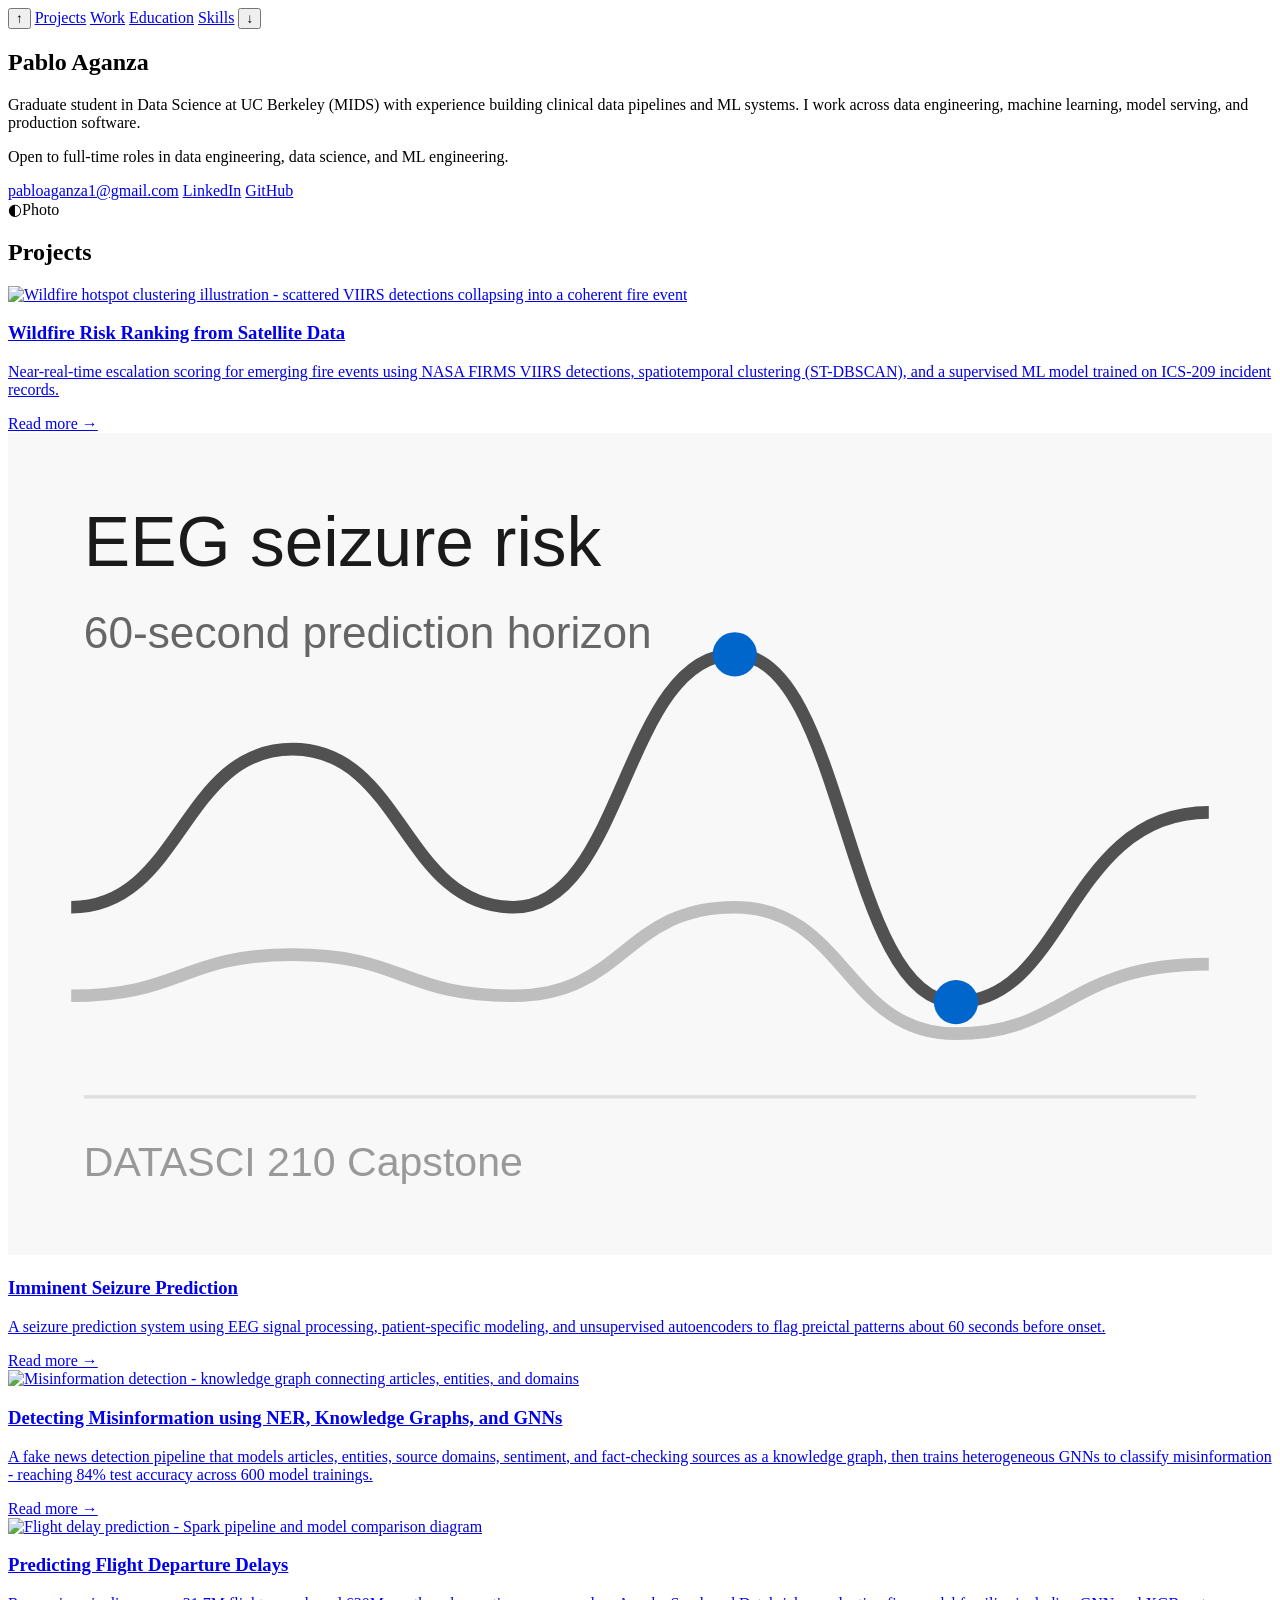
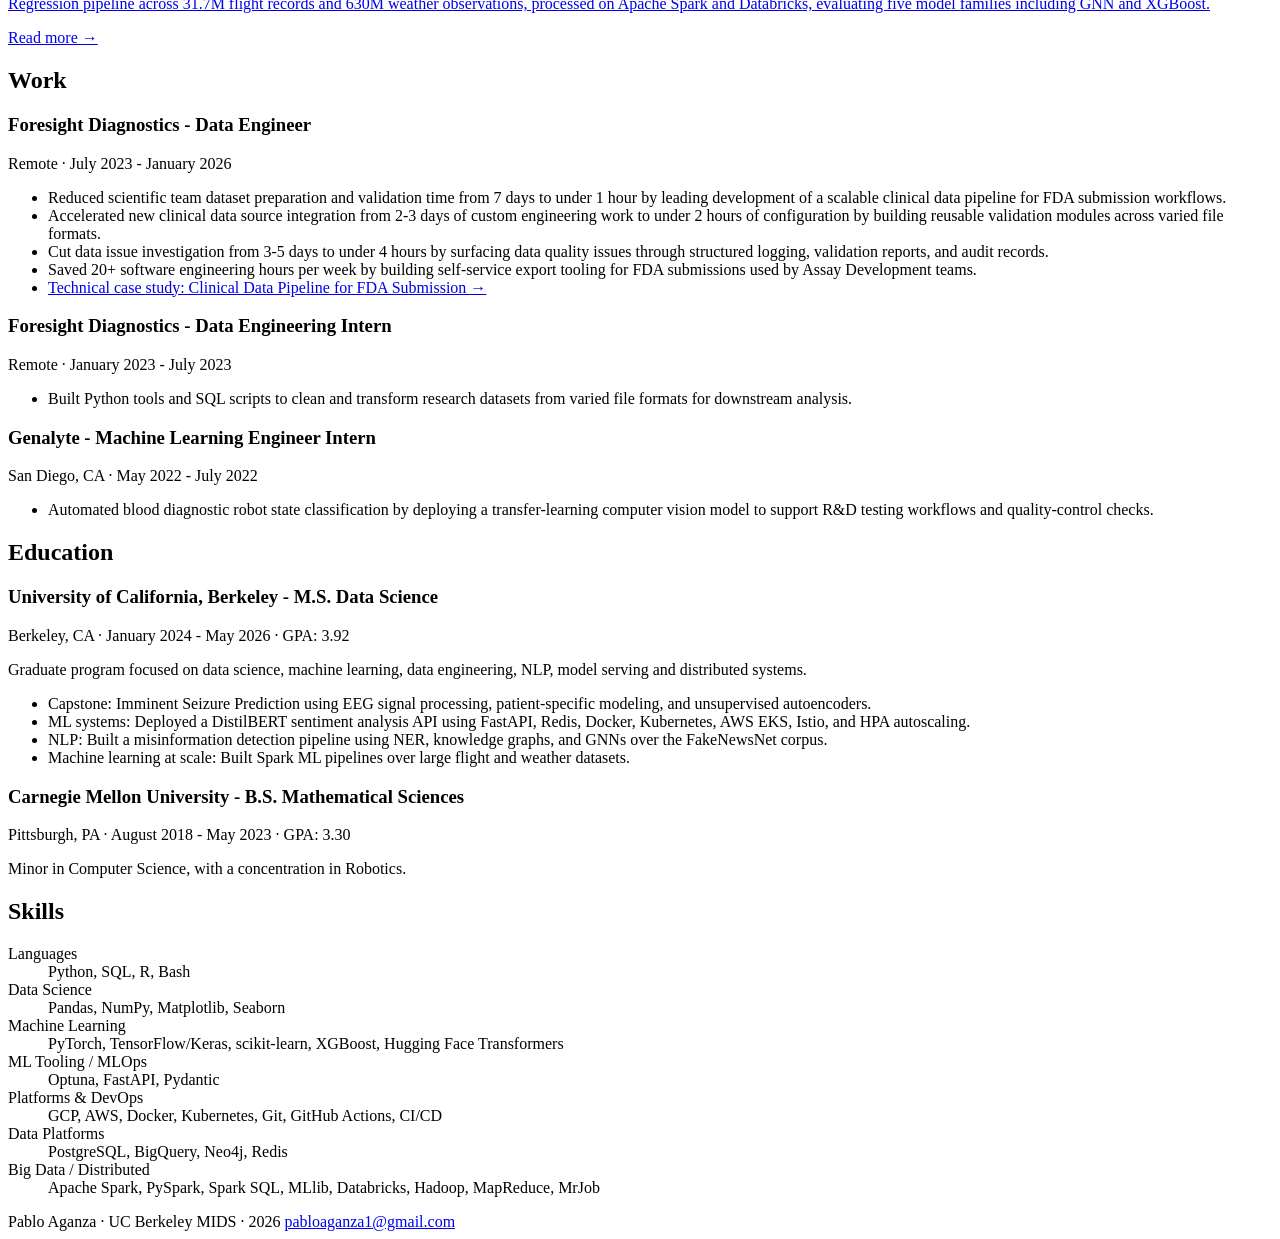
==== index.html @ 7ef797dc "add main page" ====
<!DOCTYPE html>
<html lang="en">
<head>
<meta charset="UTF-8">
<meta name="viewport" content="width=device-width, initial-scale=1.0">
<meta name="description" content="Pablo Aganza - Data Engineer and graduate student in Data Science at UC Berkeley (MIDS). Projects in data engineering, ML systems, NLP, and big data.">
<title>Pablo Aganza</title>
<link rel="icon" type="image/svg+xml" href="favicon.svg">
<link rel="preconnect" href="https://fonts.googleapis.com">
<link rel="preconnect" href="https://fonts.gstatic.com" crossorigin>
<link href="https://fonts.googleapis.com/css2?family=Source+Serif+4:ital,wght@0,300;0,400;0,600;1,400&family=Inter:wght@400;500&display=swap" rel="stylesheet">
<link rel="stylesheet" href="css/styles.css">
</head>
<body>

<aside class="side-nav">
  <button class="side-nav-btn" id="btn-top">↑</button>
  <a href="#projects">Projects</a>
  <a href="#work">Work</a>
  <a href="#education">Education</a>
  <a href="#skills">Skills</a>
  <button class="side-nav-btn" id="btn-bottom">↓</button>
</aside>

<main>

  <section class="about">
    <div>
      <h1>Pablo Aganza</h1>
      <p>Graduate student in Data Science at UC Berkeley (MIDS) with experience building clinical data pipelines and ML systems. I work across data engineering, machine learning, model serving, and production software.</p>
      <p>Open to full-time roles in data engineering, data science, and ML engineering.</p>
      <div class="about-links">
        <a href="mailto:pabloaganza1@gmail.com">pabloaganza1@gmail.com</a>
        <a href="https://linkedin.com/in/pablo-aganza" target="_blank">LinkedIn</a>
        <a href="https://github.com/pablo-aganza" target="_blank">GitHub</a>
      </div>
    </div>
    <div class="photo-placeholder"><span>◐</span>Photo</div>
  </section>

  <!-- PROJECTS -->
  <section class="home-section" id="projects">
    <h2 class="section-title">Projects</h2>

    <a class="project-card" href="projects/wildfire/">
      <div class="card-img"><img src="portfolio-images/wildfire_thumbnail.png" alt="Wildfire hotspot clustering illustration - scattered VIIRS detections collapsing into a coherent fire event"></div>
      <div class="card-body">
        <h3 class="card-title">Wildfire Risk Ranking from Satellite Data</h3>
        <p class="card-desc">Near-real-time escalation scoring for emerging fire events using NASA FIRMS VIIRS detections, spatiotemporal clustering (ST-DBSCAN), and a supervised ML model trained on ICS-209 incident records.</p>
        <span class="read-more">Read more &rarr;</span>
      </div>
    </a>

    <a class="project-card" href="projects/w210/">
      <div class="card-img"><img src="data:image/svg+xml,%3Csvg xmlns='http://www.w3.org/2000/svg' viewBox='0 0 400 260'%3E%3Crect width='400' height='260' fill='%23f8f8f8'/%3E%3Cg fill='none' stroke='%231a1a1a' stroke-width='4' opacity='0.75'%3E%3Cpath d='M20 150 C55 150 55 100 90 100 S125 150 160 150 195 70 230 70 265 180 300 180 335 120 380 120'/%3E%3Cpath d='M20 178 C55 178 55 165 90 165 S125 178 160 178 195 150 230 150 265 190 300 190 335 168 380 168' opacity='0.35'/%3E%3C/g%3E%3Cg fill='%230066cc'%3E%3Ccircle cx='230' cy='70' r='7'/%3E%3Ccircle cx='300' cy='180' r='7'/%3E%3C/g%3E%3Ctext x='24' y='42' font-family='Inter,Arial,sans-serif' font-size='22' fill='%231a1a1a'%3EEEG seizure risk%3C/text%3E%3Ctext x='24' y='68' font-family='Inter,Arial,sans-serif' font-size='14' fill='%23666'%3E60-second prediction horizon%3C/text%3E%3Cline x1='24' y1='210' x2='376' y2='210' stroke='%23ddd'/%3E%3Ctext x='24' y='235' font-family='Inter,Arial,sans-serif' font-size='13' fill='%23999'%3EDATASCI 210 Capstone%3C/text%3E%3C/svg%3E" alt="EEG seizure risk waveform illustration"></div>
      <div class="card-body">
        <h3 class="card-title">Imminent Seizure Prediction</h3>
        <p class="card-desc">A seizure prediction system using EEG signal processing, patient-specific modeling, and unsupervised autoencoders to flag preictal patterns about 60 seconds before onset.</p>
        <span class="read-more">Read more &rarr;</span>
      </div>
    </a>

    <a class="project-card" href="projects/w266/">
      <div class="card-img"><img src="portfolio-images/img04.jpg" alt="Misinformation detection - knowledge graph connecting articles, entities, and domains"></div>
      <div class="card-body">
        <h3 class="card-title">Detecting Misinformation using NER, Knowledge Graphs, and GNNs</h3>
        <p class="card-desc">A fake news detection pipeline that models articles, entities, source domains, sentiment, and fact-checking sources as a knowledge graph, then trains heterogeneous GNNs to classify misinformation - reaching 84% test accuracy across 600 model trainings.</p>
        <span class="read-more">Read more &rarr;</span>
      </div>
    </a>

    <a class="project-card" href="projects/w261/">
      <div class="card-img"><img src="portfolio-images/img01.png" alt="Flight delay prediction - Spark pipeline and model comparison diagram"></div>
      <div class="card-body">
        <h3 class="card-title">Predicting Flight Departure Delays</h3>
        <p class="card-desc">Regression pipeline across 31.7M flight records and 630M weather observations, processed on Apache Spark and Databricks, evaluating five model families including GNN and XGBoost.</p>
        <span class="read-more">Read more &rarr;</span>
      </div>
    </a>


  </section>

  <!-- WORK -->
  <section class="home-section" id="work">
    <h2 class="section-title">Work</h2>
    <div class="timeline-item">
      <h3>Foresight Diagnostics - Data Engineer</h3>
      <p class="meta">Remote &middot; July 2023 - January 2026</p>
      <ul class="contrib-list">
        <li>Reduced scientific team dataset preparation and validation time from 7 days to under 1 hour by leading development of a scalable clinical data pipeline for FDA submission workflows.</li>
        <li>Accelerated new clinical data source integration from 2-3 days of custom engineering work to under 2 hours of configuration by building reusable validation modules across varied file formats.</li>
        <li>Cut data issue investigation from 3-5 days to under 4 hours by surfacing data quality issues through structured logging, validation reports, and audit records.</li>
        <li>Saved 20+ software engineering hours per week by building self-service export tooling for FDA submissions used by Assay Development teams.</li>
        <li><a href="projects/pipeline/">Technical case study: Clinical Data Pipeline for FDA Submission &rarr;</a></li>
      </ul>
    </div>
    <div class="timeline-item">
      <h3>Foresight Diagnostics - Data Engineering Intern</h3>
      <p class="meta">Remote &middot; January 2023 - July 2023</p>
      <ul class="contrib-list">
        <li>Built Python tools and SQL scripts to clean and transform research datasets from varied file formats for downstream analysis.</li>
      </ul>
    </div>
    <div class="timeline-item">
      <h3>Genalyte - Machine Learning Engineer Intern</h3>
      <p class="meta">San Diego, CA &middot; May 2022 - July 2022</p>
      <ul class="contrib-list">
        <li>Automated blood diagnostic robot state classification by deploying a transfer-learning computer vision model to support R&amp;D testing workflows and quality-control checks.</li>
      </ul>
    </div>
  </section>

  <!-- EDUCATION -->
  <section class="home-section" id="education">
    <h2 class="section-title">Education</h2>
    <div class="timeline-item">
      <h3>University of California, Berkeley - M.S. Data Science</h3>
      <p class="meta">Berkeley, CA &middot; January 2024 - May 2026 &middot; GPA: 3.92</p>
      <p>Graduate program focused on data science, machine learning, data engineering, NLP, model serving and distributed systems.</p>
      <ul class="contrib-list">
        <li>Capstone: Imminent Seizure Prediction using EEG signal processing, patient-specific modeling, and unsupervised autoencoders.</li>
        <li>ML systems: Deployed a DistilBERT sentiment analysis API using FastAPI, Redis, Docker, Kubernetes, AWS EKS, Istio, and HPA autoscaling.</li>
        <li>NLP: Built a misinformation detection pipeline using NER, knowledge graphs, and GNNs over the FakeNewsNet corpus.</li>
        <li>Machine learning at scale: Built Spark ML pipelines over large flight and weather datasets.</li>
      </ul>
    </div>
    <div class="timeline-item">
      <h3>Carnegie Mellon University - B.S. Mathematical Sciences</h3>
      <p class="meta">Pittsburgh, PA &middot; August 2018 - May 2023 &middot; GPA: 3.30</p>
      <p>Minor in Computer Science, with a concentration in Robotics.</p>
    </div>
  </section>

  <!-- SKILLS -->
  <section class="home-section" id="skills">
    <h2 class="section-title">Skills</h2>
    <dl class="skills-dl">
      <div class="skills-row">
        <dt>Languages</dt>
        <dd>Python, SQL, R, Bash</dd>
      </div>
      <div class="skills-row">
        <dt>Data Science</dt>
        <dd>Pandas, NumPy, Matplotlib, Seaborn</dd>
      </div>
      <div class="skills-row">
        <dt>Machine Learning</dt>
        <dd>PyTorch, TensorFlow/Keras, scikit-learn, XGBoost, Hugging Face Transformers</dd>
      </div>
      <div class="skills-row">
        <dt>ML Tooling / MLOps</dt>
        <dd>Optuna, FastAPI, Pydantic</dd>
      </div>
      <div class="skills-row">
        <dt>Platforms &amp; DevOps</dt>
        <dd>GCP, AWS, Docker, Kubernetes, Git, GitHub Actions, CI/CD</dd>
      </div>
      <div class="skills-row">
        <dt>Data Platforms</dt>
        <dd>PostgreSQL, BigQuery, Neo4j, Redis</dd>
      </div>
      <div class="skills-row">
        <dt>Big Data / Distributed</dt>
        <dd>Apache Spark, PySpark, Spark SQL, MLlib, Databricks, Hadoop, MapReduce, MrJob</dd>
      </div>
    </dl>
  </section>

</main>

<footer>
  <span>Pablo Aganza &middot; UC Berkeley MIDS &middot; 2026</span>
  <span><a href="mailto:pabloaganza1@gmail.com">pabloaganza1@gmail.com</a></span>
</footer>

<script>
  if ('scrollRestoration' in history) history.scrollRestoration = 'manual';
  window.scrollTo(0, 0);
  document.querySelectorAll('a[href^="#"]').forEach(function(a) {
    a.addEventListener('click', function(e) {
      var target = document.querySelector(this.getAttribute('href'));
      if (target) {
        e.preventDefault();
        target.scrollIntoView({ behavior: 'smooth' });
      }
    });
  });
  document.getElementById('btn-top').addEventListener('click', function() {
    window.scrollTo({ top: 0, behavior: 'smooth' });
  });
  document.getElementById('btn-bottom').addEventListener('click', function() {
    window.scrollTo({ top: document.body.scrollHeight, behavior: 'smooth' });
  });
</script>

</body>
</html>
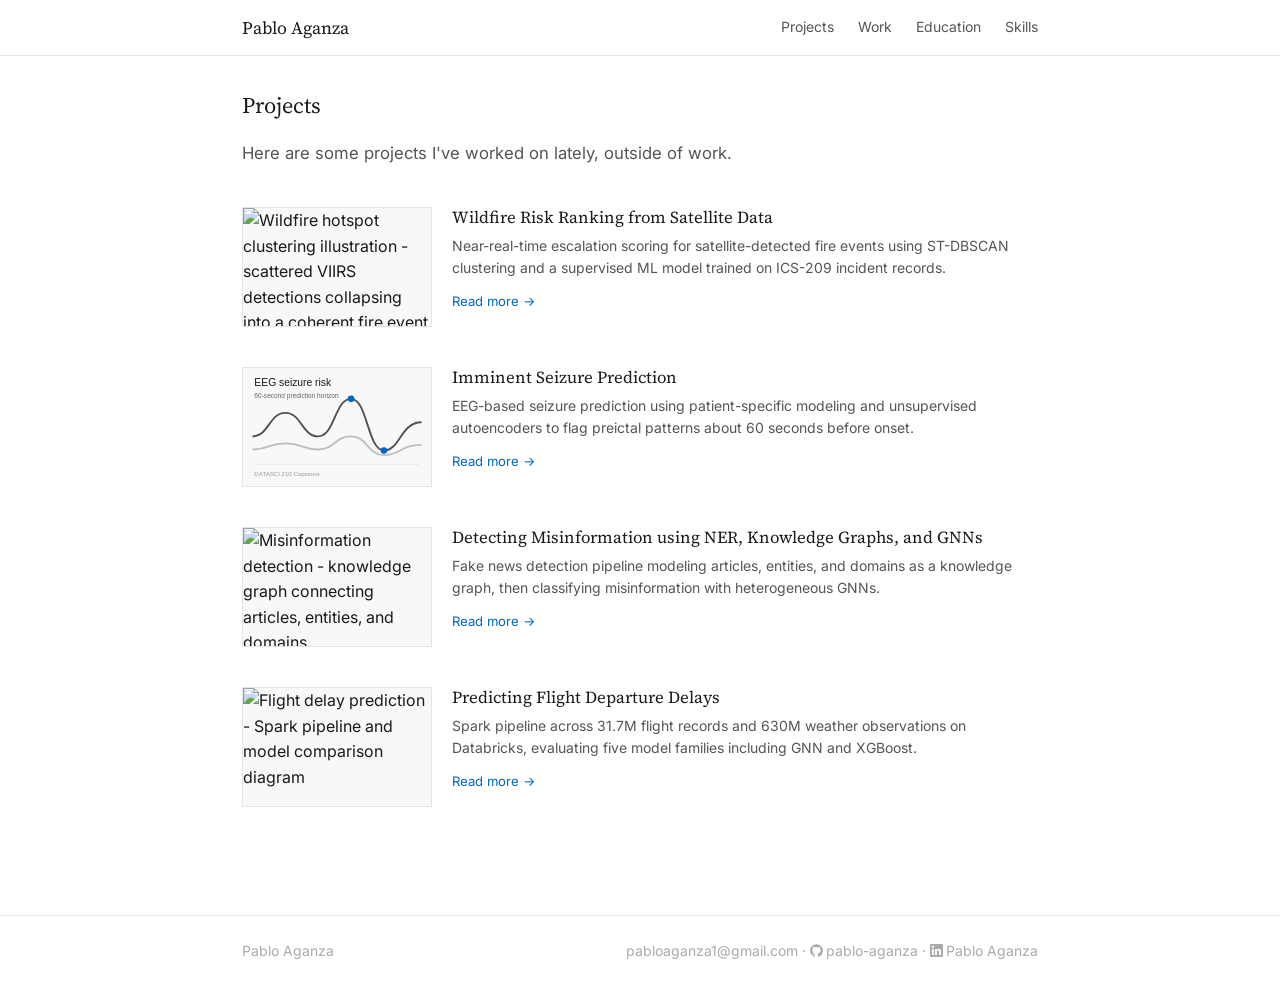
==== commit e656e9f8: "add education, work, and skills pages with navigation updates" ====
--- a/index.html
+++ b/index.html
@@ -13,67 +13,57 @@
 </head>
 <body>
 
-<aside class="side-nav">
-  <button class="side-nav-btn" id="btn-top">↑</button>
-  <a href="#projects">Projects</a>
-  <a href="#work">Work</a>
-  <a href="#education">Education</a>
-  <a href="#skills">Skills</a>
-  <button class="side-nav-btn" id="btn-bottom">↓</button>
-</aside>
+<header>
+  <nav>
+    <a class="nav-name" href="./">Pablo Aganza</a>
+    <div class="nav-links">
+      <a href="./">Projects</a>
+      <a href="work.html">Work</a>
+      <a href="education.html">Education</a>
+      <a href="skills.html">Skills</a>
+    </div>
+  </nav>
+</header>
 
 <main>
-
-  <section class="about">
-    <div>
-      <h1>Pablo Aganza</h1>
-      <p>Graduate student in Data Science at UC Berkeley (MIDS) with experience building clinical data pipelines and ML systems. I work across data engineering, machine learning, model serving, and production software.</p>
-      <p>Open to full-time roles in data engineering, data science, and ML engineering.</p>
-      <div class="about-links">
-        <a href="mailto:pabloaganza1@gmail.com">pabloaganza1@gmail.com</a>
-        <a href="https://linkedin.com/in/pablo-aganza" target="_blank">LinkedIn</a>
-        <a href="https://github.com/pablo-aganza" target="_blank">GitHub</a>
-      </div>
-    </div>
-    <div class="photo-placeholder"><span>◐</span>Photo</div>
-  </section>
 
   <!-- PROJECTS -->
   <section class="home-section" id="projects">
     <h2 class="section-title">Projects</h2>
+    <p class="section-intro">Here are some projects I've worked on lately, outside of work.</p>
 
-    <a class="project-card" href="projects/wildfire/">
+    <a class="project-card" href="projects/wildfire_risk_ranking.html">
       <div class="card-img"><img src="portfolio-images/wildfire_thumbnail.png" alt="Wildfire hotspot clustering illustration - scattered VIIRS detections collapsing into a coherent fire event"></div>
       <div class="card-body">
         <h3 class="card-title">Wildfire Risk Ranking from Satellite Data</h3>
-        <p class="card-desc">Near-real-time escalation scoring for emerging fire events using NASA FIRMS VIIRS detections, spatiotemporal clustering (ST-DBSCAN), and a supervised ML model trained on ICS-209 incident records.</p>
+        <p class="card-desc">Near-real-time escalation scoring for satellite-detected fire events using ST-DBSCAN clustering and a supervised ML model trained on ICS-209 incident records.</p>
         <span class="read-more">Read more &rarr;</span>
       </div>
     </a>
 
-    <a class="project-card" href="projects/w210/">
+    <a class="project-card" href="projects/seizure_prediction.html">
       <div class="card-img"><img src="data:image/svg+xml,%3Csvg xmlns='http://www.w3.org/2000/svg' viewBox='0 0 400 260'%3E%3Crect width='400' height='260' fill='%23f8f8f8'/%3E%3Cg fill='none' stroke='%231a1a1a' stroke-width='4' opacity='0.75'%3E%3Cpath d='M20 150 C55 150 55 100 90 100 S125 150 160 150 195 70 230 70 265 180 300 180 335 120 380 120'/%3E%3Cpath d='M20 178 C55 178 55 165 90 165 S125 178 160 178 195 150 230 150 265 190 300 190 335 168 380 168' opacity='0.35'/%3E%3C/g%3E%3Cg fill='%230066cc'%3E%3Ccircle cx='230' cy='70' r='7'/%3E%3Ccircle cx='300' cy='180' r='7'/%3E%3C/g%3E%3Ctext x='24' y='42' font-family='Inter,Arial,sans-serif' font-size='22' fill='%231a1a1a'%3EEEG seizure risk%3C/text%3E%3Ctext x='24' y='68' font-family='Inter,Arial,sans-serif' font-size='14' fill='%23666'%3E60-second prediction horizon%3C/text%3E%3Cline x1='24' y1='210' x2='376' y2='210' stroke='%23ddd'/%3E%3Ctext x='24' y='235' font-family='Inter,Arial,sans-serif' font-size='13' fill='%23999'%3EDATASCI 210 Capstone%3C/text%3E%3C/svg%3E" alt="EEG seizure risk waveform illustration"></div>
       <div class="card-body">
         <h3 class="card-title">Imminent Seizure Prediction</h3>
-        <p class="card-desc">A seizure prediction system using EEG signal processing, patient-specific modeling, and unsupervised autoencoders to flag preictal patterns about 60 seconds before onset.</p>
+        <p class="card-desc">EEG-based seizure prediction using patient-specific modeling and unsupervised autoencoders to flag preictal patterns about 60 seconds before onset.</p>
         <span class="read-more">Read more &rarr;</span>
       </div>
     </a>
 
-    <a class="project-card" href="projects/w266/">
-      <div class="card-img"><img src="portfolio-images/img04.jpg" alt="Misinformation detection - knowledge graph connecting articles, entities, and domains"></div>
+    <a class="project-card" href="projects/detecting_misinformation.html">
+      <div class="card-img"><img src="portfolio-images/misinformation_thumbnail.svg" alt="Misinformation detection - knowledge graph connecting articles, entities, and domains"></div>
       <div class="card-body">
         <h3 class="card-title">Detecting Misinformation using NER, Knowledge Graphs, and GNNs</h3>
-        <p class="card-desc">A fake news detection pipeline that models articles, entities, source domains, sentiment, and fact-checking sources as a knowledge graph, then trains heterogeneous GNNs to classify misinformation - reaching 84% test accuracy across 600 model trainings.</p>
+        <p class="card-desc">Fake news detection pipeline modeling articles, entities, and domains as a knowledge graph, then classifying misinformation with heterogeneous GNNs.</p>
         <span class="read-more">Read more &rarr;</span>
       </div>
     </a>
 
-    <a class="project-card" href="projects/w261/">
+    <a class="project-card" href="projects/flight_delays.html">
       <div class="card-img"><img src="portfolio-images/img01.png" alt="Flight delay prediction - Spark pipeline and model comparison diagram"></div>
       <div class="card-body">
         <h3 class="card-title">Predicting Flight Departure Delays</h3>
-        <p class="card-desc">Regression pipeline across 31.7M flight records and 630M weather observations, processed on Apache Spark and Databricks, evaluating five model families including GNN and XGBoost.</p>
+        <p class="card-desc">Spark pipeline across 31.7M flight records and 630M weather observations on Databricks, evaluating five model families including GNN and XGBoost.</p>
         <span class="read-more">Read more &rarr;</span>
       </div>
     </a>
@@ -81,118 +71,19 @@
 
   </section>
 
-  <!-- WORK -->
-  <section class="home-section" id="work">
-    <h2 class="section-title">Work</h2>
-    <div class="timeline-item">
-      <h3>Foresight Diagnostics - Data Engineer</h3>
-      <p class="meta">Remote &middot; July 2023 - January 2026</p>
-      <ul class="contrib-list">
-        <li>Reduced scientific team dataset preparation and validation time from 7 days to under 1 hour by leading development of a scalable clinical data pipeline for FDA submission workflows.</li>
-        <li>Accelerated new clinical data source integration from 2-3 days of custom engineering work to under 2 hours of configuration by building reusable validation modules across varied file formats.</li>
-        <li>Cut data issue investigation from 3-5 days to under 4 hours by surfacing data quality issues through structured logging, validation reports, and audit records.</li>
-        <li>Saved 20+ software engineering hours per week by building self-service export tooling for FDA submissions used by Assay Development teams.</li>
-        <li><a href="projects/pipeline/">Technical case study: Clinical Data Pipeline for FDA Submission &rarr;</a></li>
-      </ul>
-    </div>
-    <div class="timeline-item">
-      <h3>Foresight Diagnostics - Data Engineering Intern</h3>
-      <p class="meta">Remote &middot; January 2023 - July 2023</p>
-      <ul class="contrib-list">
-        <li>Built Python tools and SQL scripts to clean and transform research datasets from varied file formats for downstream analysis.</li>
-      </ul>
-    </div>
-    <div class="timeline-item">
-      <h3>Genalyte - Machine Learning Engineer Intern</h3>
-      <p class="meta">San Diego, CA &middot; May 2022 - July 2022</p>
-      <ul class="contrib-list">
-        <li>Automated blood diagnostic robot state classification by deploying a transfer-learning computer vision model to support R&amp;D testing workflows and quality-control checks.</li>
-      </ul>
-    </div>
-  </section>
-
-  <!-- EDUCATION -->
-  <section class="home-section" id="education">
-    <h2 class="section-title">Education</h2>
-    <div class="timeline-item">
-      <h3>University of California, Berkeley - M.S. Data Science</h3>
-      <p class="meta">Berkeley, CA &middot; January 2024 - May 2026 &middot; GPA: 3.92</p>
-      <p>Graduate program focused on data science, machine learning, data engineering, NLP, model serving and distributed systems.</p>
-      <ul class="contrib-list">
-        <li>Capstone: Imminent Seizure Prediction using EEG signal processing, patient-specific modeling, and unsupervised autoencoders.</li>
-        <li>ML systems: Deployed a DistilBERT sentiment analysis API using FastAPI, Redis, Docker, Kubernetes, AWS EKS, Istio, and HPA autoscaling.</li>
-        <li>NLP: Built a misinformation detection pipeline using NER, knowledge graphs, and GNNs over the FakeNewsNet corpus.</li>
-        <li>Machine learning at scale: Built Spark ML pipelines over large flight and weather datasets.</li>
-      </ul>
-    </div>
-    <div class="timeline-item">
-      <h3>Carnegie Mellon University - B.S. Mathematical Sciences</h3>
-      <p class="meta">Pittsburgh, PA &middot; August 2018 - May 2023 &middot; GPA: 3.30</p>
-      <p>Minor in Computer Science, with a concentration in Robotics.</p>
-    </div>
-  </section>
-
-  <!-- SKILLS -->
-  <section class="home-section" id="skills">
-    <h2 class="section-title">Skills</h2>
-    <dl class="skills-dl">
-      <div class="skills-row">
-        <dt>Languages</dt>
-        <dd>Python, SQL, R, Bash</dd>
-      </div>
-      <div class="skills-row">
-        <dt>Data Science</dt>
-        <dd>Pandas, NumPy, Matplotlib, Seaborn</dd>
-      </div>
-      <div class="skills-row">
-        <dt>Machine Learning</dt>
-        <dd>PyTorch, TensorFlow/Keras, scikit-learn, XGBoost, Hugging Face Transformers</dd>
-      </div>
-      <div class="skills-row">
-        <dt>ML Tooling / MLOps</dt>
-        <dd>Optuna, FastAPI, Pydantic</dd>
-      </div>
-      <div class="skills-row">
-        <dt>Platforms &amp; DevOps</dt>
-        <dd>GCP, AWS, Docker, Kubernetes, Git, GitHub Actions, CI/CD</dd>
-      </div>
-      <div class="skills-row">
-        <dt>Data Platforms</dt>
-        <dd>PostgreSQL, BigQuery, Neo4j, Redis</dd>
-      </div>
-      <div class="skills-row">
-        <dt>Big Data / Distributed</dt>
-        <dd>Apache Spark, PySpark, Spark SQL, MLlib, Databricks, Hadoop, MapReduce, MrJob</dd>
-      </div>
-    </dl>
-  </section>
-
 </main>
 
 <footer>
-  <span>Pablo Aganza &middot; UC Berkeley MIDS &middot; 2026</span>
-  <span><a href="mailto:pabloaganza1@gmail.com">pabloaganza1@gmail.com</a></span>
+  <div class="footer-inner">
+  <span>Pablo Aganza</span>
+  <span>
+    <a href="mailto:pabloaganza1@gmail.com">pabloaganza1@gmail.com</a> &middot;
+    <a href="https://github.com/pablo-aganza" target="_blank"><svg xmlns="http://www.w3.org/2000/svg" viewBox="0 0 98 96" width="13" height="13" fill="currentColor" style="vertical-align:-1px;margin-right:3px"><path d="M48.854 0C21.839 0 0 22 0 49.217c0 21.756 13.993 40.172 33.405 46.69 2.427.49 3.316-1.059 3.316-2.362 0-1.141-.08-5.052-.08-9.127-13.59 2.934-16.42-5.867-16.42-5.867-2.184-5.704-5.42-7.17-5.42-7.17-4.448-3.015.324-3.015.324-3.015 4.934.326 7.523 5.052 7.523 5.052 4.367 7.496 11.404 5.378 14.235 4.074.404-3.178 1.699-5.378 3.074-6.6-10.839-1.141-22.243-5.378-22.243-24.283 0-5.378 1.94-9.778 5.014-13.2-.485-1.222-2.184-6.275.486-13.038 0 0 4.125-1.304 13.426 5.052a46.97 46.97 0 0 1 12.214-1.63c4.125 0 8.33.571 12.213 1.63 9.302-6.356 13.427-5.052 13.427-5.052 2.67 6.763.97 11.816.485 13.038 3.155 3.422 5.015 7.822 5.015 13.2 0 18.905-11.404 23.06-22.324 24.283 1.78 1.548 3.316 4.481 3.316 9.126 0 6.6-.08 11.897-.08 13.526 0 1.304.89 2.853 3.316 2.364 19.412-6.52 33.405-24.935 33.405-46.691C97.707 22 75.788 0 48.854 0z"/></svg>pablo-aganza</a> &middot;
+    <a href="https://linkedin.com/in/pablo-aganza" target="_blank"><svg xmlns="http://www.w3.org/2000/svg" viewBox="0 0 24 24" width="13" height="13" fill="currentColor" style="vertical-align:-1px;margin-right:3px"><path d="M20.447 20.452h-3.554v-5.569c0-1.328-.027-3.037-1.852-3.037-1.853 0-2.136 1.445-2.136 2.939v5.667H9.351V9h3.414v1.561h.046c.477-.9 1.637-1.85 3.37-1.85 3.601 0 4.267 2.37 4.267 5.455v6.286zM5.337 7.433a2.062 2.062 0 0 1-2.063-2.065 2.064 2.064 0 1 1 2.063 2.065zm1.782 13.019H3.555V9h3.564v11.452zM22.225 0H1.771C.792 0 0 .774 0 1.729v20.542C0 23.227.792 24 1.771 24h20.451C23.2 24 24 23.227 24 22.271V1.729C24 .774 23.2 0 22.222 0h.003z"/></svg>Pablo Aganza</a>
+  </span>
+  </div>
 </footer>
 
-<script>
-  if ('scrollRestoration' in history) history.scrollRestoration = 'manual';
-  window.scrollTo(0, 0);
-  document.querySelectorAll('a[href^="#"]').forEach(function(a) {
-    a.addEventListener('click', function(e) {
-      var target = document.querySelector(this.getAttribute('href'));
-      if (target) {
-        e.preventDefault();
-        target.scrollIntoView({ behavior: 'smooth' });
-      }
-    });
-  });
-  document.getElementById('btn-top').addEventListener('click', function() {
-    window.scrollTo({ top: 0, behavior: 'smooth' });
-  });
-  document.getElementById('btn-bottom').addEventListener('click', function() {
-    window.scrollTo({ top: document.body.scrollHeight, behavior: 'smooth' });
-  });
-</script>
 
 </body>
 </html>
--- a/css/styles.css
+++ b/css/styles.css
@@ -0,0 +1,132 @@
+*, *::before, *::after { box-sizing: border-box; margin: 0; padding: 0; }
+html { scroll-behavior: smooth; }
+body { background: #fff; color: #1a1a1a; font-family: 'Inter', system-ui, sans-serif; font-size: 16px; line-height: 1.6; display: flex; flex-direction: column; min-height: 100vh; }
+a { color: #1a1a1a; }
+
+
+main { max-width: 860px; width: 100%; margin: 0 auto; padding: 2rem 2rem 2.5rem; flex: 1; }
+
+/* About */
+.about { display: grid; grid-template-columns: 1fr 150px; gap: 3rem; padding-bottom: 2rem; margin-bottom: 1rem; border-bottom: 1px solid #e5e5e5; align-items: start; }
+.about h1 { font-family: 'Source Serif 4', Georgia, serif; font-size: 1.9rem; font-weight: 400; margin-bottom: 0.65rem; }
+.about p { color: #444; font-size: 1rem; line-height: 1.7; margin-bottom: 0.6rem; }
+.about-links { margin-top: 1rem; display: flex; gap: 1rem; font-size: 0.875rem; }
+.about-links a { color: #0066cc; text-decoration: none; }
+.about-links a:hover { text-decoration: underline; }
+.photo-placeholder { width: 150px; height: 150px; background: #f4f4f4; border: 1px solid #e0e0e0; border-radius: 3px; display: flex; flex-direction: column; align-items: center; justify-content: center; gap: 0.4rem; color: #aaa; font-size: 0.75rem; }
+.photo-placeholder span { font-size: 1.75rem; }
+
+h2.section-title { font-family: 'Source Serif 4', Georgia, serif; font-size: 1.4rem; font-weight: 400; margin-bottom: 1rem; }
+.home-section { padding-top: 2rem; margin-bottom: 3rem; border-top: 1px solid #e5e5e5; scroll-margin-top: 3.5rem; }
+#projects { border-top: none; padding-top: 0; }
+.section-intro { font-size: 1.05rem; color: #555; margin-bottom: 1.25rem; }
+
+.skills-table { width: 100%; border-collapse: collapse; }
+.skills-table td { padding: 0.65rem 0.85rem; border-bottom: 1px solid #f0f0f0; font-size: 0.95rem; vertical-align: top; color: #444; }
+.skills-table tr:first-child td { border-top: 1px solid #e5e5e5; }
+.skills-table tr:last-child td { border-bottom: 1px solid #e5e5e5; }
+.skills-table td:first-child { font-weight: 500; color: #1a1a1a; width: 11rem; white-space: nowrap; }
+.timeline-item { padding: 1rem 0; }
+.timeline-item h3 { font-family: 'Source Serif 4', Georgia, serif; font-size: 1.1rem; font-weight: 400; margin-bottom: 0.25rem; }
+.timeline-item .meta { font-size: 0.8rem; color: #999; margin-bottom: 0.45rem; }
+.timeline-item p { font-size: 0.97rem; color: #444; line-height: 1.65; max-width: 68ch; }
+
+/* Project cards */
+.project-card { display: grid; grid-template-columns: 190px 1fr; gap: 1.25rem; padding: 1.25rem 0; cursor: pointer; text-decoration: none; color: inherit; }
+.card-img { width: 190px; height: 120px; overflow: hidden; border: 1px solid #e5e5e5; flex-shrink: 0; background: #f8f8f8; }
+.card-img img { width: 100%; height: 100%; object-fit: cover; display: block; }
+.card-meta { font-size: 0.78rem; color: #999; margin-bottom: 0.35rem; }
+.card-title { font-family: 'Source Serif 4', Georgia, serif; font-size: 1.05rem; font-weight: 400; margin-bottom: 0.4rem; line-height: 1.3; }
+.card-desc { font-size: 0.875rem; color: #555; line-height: 1.55; margin-bottom: 0.6rem; }
+.read-more { font-size: 0.82rem; color: #0066cc; display: inline-flex; align-items: center; gap: 0.3rem; }
+.project-card:hover .read-more { text-decoration: underline; }
+
+/* Detail pages */
+.back-btn { display: inline-flex; align-items: center; gap: 0.4rem; font-size: 0.875rem; color: #555; text-decoration: none; margin-bottom: 2rem; }
+.back-btn:hover { color: #0066cc; }
+.detail-meta { font-size: 0.8rem; color: #999; margin-bottom: 0.4rem; }
+.detail-title { font-family: 'Source Serif 4', Georgia, serif; font-size: 1.8rem; font-weight: 400; line-height: 1.2; margin-bottom: 0.75rem; }
+.detail-summary { font-size: 1rem; color: #444; line-height: 1.75; max-width: 65ch; margin-bottom: 1.5rem; padding-bottom: 1.5rem; border-bottom: 1px solid #e5e5e5; }
+
+.project-tags { display: flex; flex-wrap: wrap; gap: 0.4rem; margin-bottom: 2rem; }
+.project-tags span { font-size: 0.75rem; color: #555; background: #f4f4f4; border: 1px solid #e0e0e0; padding: 0.2rem 0.55rem; border-radius: 3px; }
+
+.section { margin-bottom: 2rem; }
+.section h4 { font-size: 0.8rem; font-weight: 600; text-transform: uppercase; letter-spacing: 0.07em; color: #999; margin-bottom: 0.75rem; padding-bottom: 0.4rem; border-bottom: 1px solid #f0f0f0; }
+.section p { font-size: 1rem; color: #333; line-height: 1.75; margin-bottom: 0.75rem; }
+.section p:last-child { margin-bottom: 0; }
+.section p strong { font-weight: 500; }
+
+.num-list { list-style: none; }
+.num-list li { display: grid; grid-template-columns: 1.75rem 1fr; gap: 0.5rem; padding: 0.7rem 0; border-bottom: 1px solid #f0f0f0; font-size: 0.97rem; color: #333; line-height: 1.55; }
+.num-list li:last-child { border-bottom: none; }
+.num-list .n { color: #ccc; font-size: 0.78rem; padding-top: 0.15rem; }
+.num-list strong { font-weight: 500; display: block; }
+.num-list span { color: #555; }
+.num-list code { font-family: monospace; font-size: 0.85rem; background: #f4f4f4; padding: 0.05rem 0.3rem; border-radius: 2px; }
+
+.contrib-list { list-style: none; }
+.contrib-list li { font-size: 0.95rem; color: #444; padding: 0.3rem 0 0.3rem 1rem; position: relative; }
+.contrib-list li::before { content: "–"; position: absolute; left: 0; color: #ccc; }
+.contrib-list a { color: #0066cc; text-decoration: none; }
+
+.img-grid { display: grid; gap: 0.75rem; margin-bottom: 1.5rem; }
+.img-grid.two { grid-template-columns: 1fr 1fr; }
+figure { display: flex; flex-direction: column; }
+.fig-img { border: 1px solid #e5e5e5; overflow: hidden; background: #f8f8f8; }
+.fig-img img { width: 100%; display: block; }
+figcaption { font-size: 0.78rem; color: #888; margin-top: 0.35rem; font-style: italic; line-height: 1.4; }
+
+.stats-row { display: grid; grid-template-columns: repeat(4, 1fr); border: 1px solid #e5e5e5; border-radius: 4px; overflow: hidden; margin-bottom: 1.5rem; }
+.stat-item { padding: 0.9rem 1rem; border-right: 1px solid #e5e5e5; }
+.stat-item:last-child { border-right: none; }
+.stat-val { font-family: 'Source Serif 4', Georgia, serif; font-size: 1.4rem; display: block; margin-bottom: 0.1rem; }
+.stat-label { font-size: 0.7rem; color: #999; text-transform: uppercase; letter-spacing: 0.06em; }
+
+.results-table { width: 100%; border-collapse: collapse; font-size: 0.9rem; margin-bottom: 0.75rem; }
+.results-table th { text-align: left; font-size: 0.72rem; font-weight: 600; text-transform: uppercase; letter-spacing: 0.06em; color: #999; padding: 0.5rem 0.75rem; border-bottom: 2px solid #e5e5e5; }
+.results-table th:not(:first-child) { text-align: right; }
+.results-table td { padding: 0.55rem 0.75rem; border-bottom: 1px solid #f0f0f0; color: #444; font-variant-numeric: tabular-nums; }
+.results-table td:not(:first-child) { text-align: right; }
+.results-table tr:last-child td { border-bottom: none; }
+.results-table tr.best td { font-weight: 500; background: #fafafa; }
+.results-table tr.best td:first-child { color: #0066cc; }
+.best-mark { color: #aaa; font-size: 0.72rem; margin-left: 0.3rem; font-weight: 400; }
+
+.mermaid svg { max-width: 100%; height: auto; display: block; margin: 0 auto; }
+
+footer { border-top: 1px solid #e5e5e5; width: 100%; }
+.footer-inner { max-width: 860px; margin: 0 auto; padding: 1.5rem 2rem; display: flex; justify-content: space-between; align-items: center; font-size: 0.875rem; color: #aaa; }
+footer a { color: #aaa; text-decoration: none; }
+footer a:hover { color: #0066cc; }
+
+header { position: sticky; top: 0; background: #fff; border-bottom: 1px solid #e5e5e5; z-index: 100; }
+header nav { max-width: 860px; margin: 0 auto; padding: 0.85rem 2rem; display: flex; justify-content: space-between; align-items: center; }
+.nav-name { font-family: 'Source Serif 4', Georgia, serif; font-size: 1.1rem; font-weight: 400; color: #1a1a1a; text-decoration: none; }
+.nav-links { display: flex; gap: 1.5rem; }
+.nav-links a { font-size: 0.875rem; color: #555; text-decoration: none; }
+.nav-links a:hover { color: #1a1a1a; }
+
+/* Diagram lightbox */
+.diagram-zoomable { cursor: zoom-in; }
+.diagram-zoom-hint { font-size: 0.72rem; color: #bbb; text-align: right; margin-top: -1rem; margin-bottom: 1.5rem; }
+.diagram-overlay { position: fixed; inset: 0; background: rgba(0,0,0,0.8); z-index: 1000; display: flex; align-items: flex-start; justify-content: center; padding: 2rem; cursor: zoom-out; overflow: auto; }
+.diagram-overlay-inner { background: #fff; border-radius: 4px; padding: 2rem 2.5rem; max-width: 92vw; max-height: 88vh; overflow: auto; cursor: default; flex-shrink: 0; }
+.diagram-overlay-inner svg { display: block; }
+.diagram-overlay-close { position: fixed; top: 1rem; right: 1.25rem; background: none; border: none; color: #fff; font-size: 2rem; line-height: 1; cursor: pointer; opacity: 0.75; padding: 0; }
+.diagram-overlay-close:hover { opacity: 1; }
+
+@media (max-width: 640px) {
+  .about { grid-template-columns: 1fr; }
+  .photo-placeholder { display: none; }
+  .project-card { grid-template-columns: 1fr; }
+  .card-img { width: 100%; height: 160px; }
+  .img-grid.two { grid-template-columns: 1fr; }
+  .stats-row { grid-template-columns: 1fr 1fr; }
+  .stat-item:nth-child(2) { border-right: none; }
+  .stat-item:nth-child(1), .stat-item:nth-child(2) { border-bottom: 1px solid #e5e5e5; }
+  .stat-val { font-size: 1.05rem; }
+  .nav-links { gap: 0.85rem; flex-wrap: wrap; justify-content: flex-end; }
+  .nav-links a { font-size: 0.8rem; }
+  .skills-row { grid-template-columns: 1fr; gap: 0.15rem; }
+}
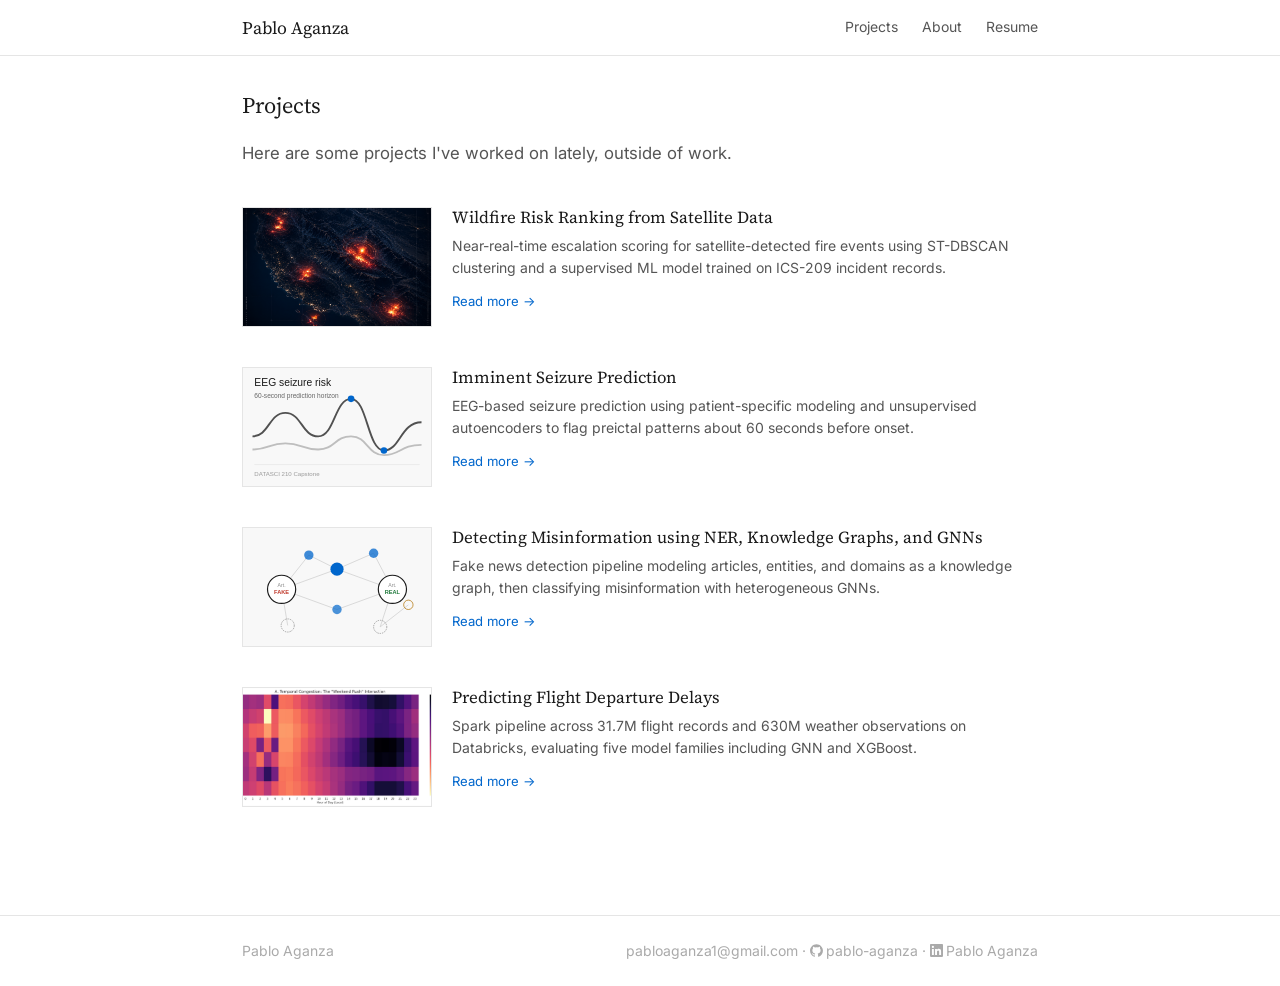
==== commit 236a82d2: "update navigation links and project details across multiple pages" ====
--- a/index.html
+++ b/index.html
@@ -18,9 +18,8 @@
     <a class="nav-name" href="./">Pablo Aganza</a>
     <div class="nav-links">
       <a href="./">Projects</a>
-      <a href="work.html">Work</a>
-      <a href="education.html">Education</a>
-      <a href="skills.html">Skills</a>
+      <a href="about.html">About</a>
+      <a href="resume.html">Resume</a>
     </div>
   </nav>
 </header>
